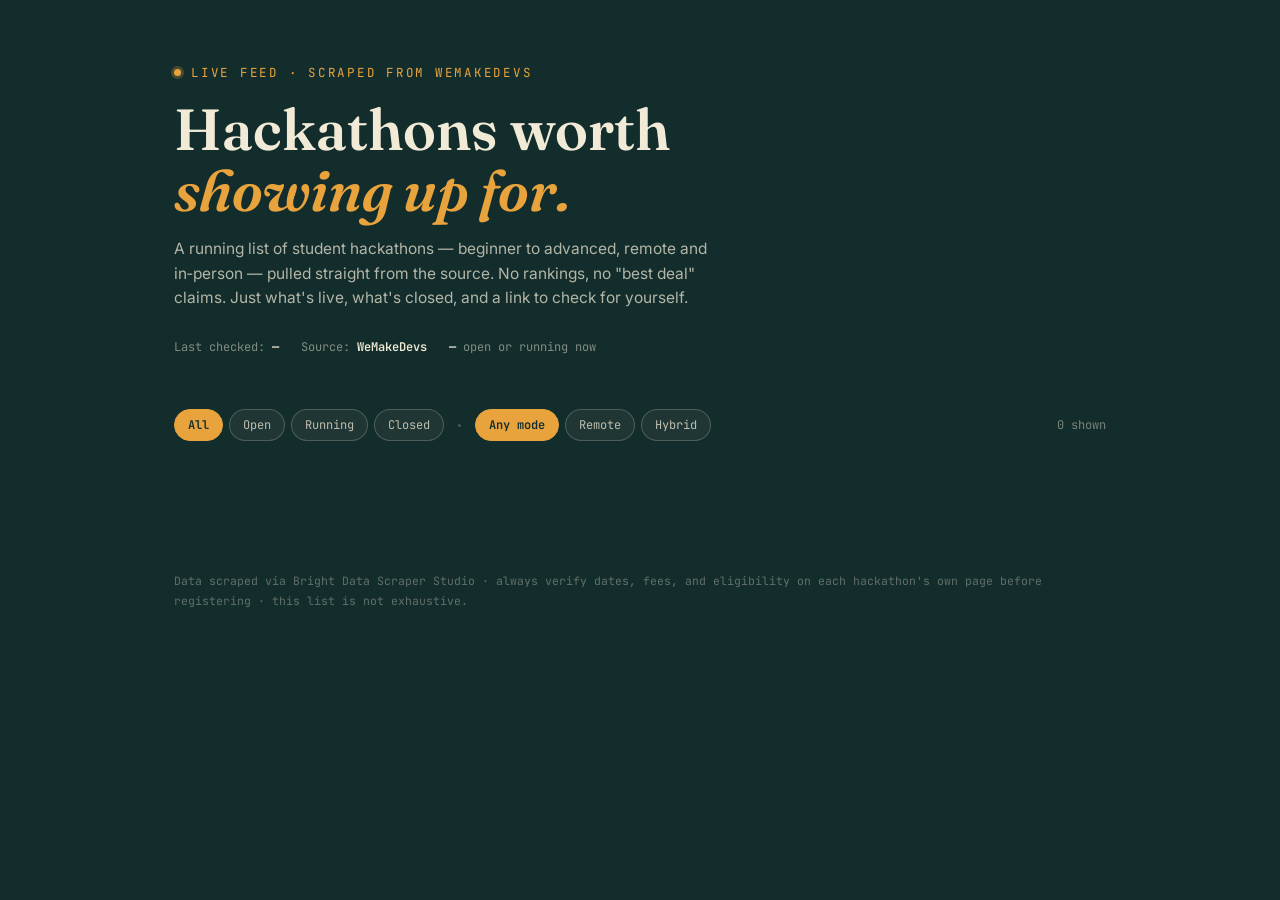
==== index_template.html @ ce8be812 "Day1: WeMakeDevs Scraper + Parser + Working Frontend" ====
<!DOCTYPE html>
<html lang="en">
<head>
<meta charset="UTF-8">
<meta name="viewport" content="width=device-width, initial-scale=1.0">
<title>Hack Feed — Student Hackathon Finder</title>
<link rel="preconnect" href="https://fonts.googleapis.com">
<link href="https://fonts.googleapis.com/css2?family=Fraunces:opsz,wght@9..144,500;9..144,600;9..144,700&family=Inter:wght@400;500;600;700&family=JetBrains+Mono:wght@400;500;600&display=swap" rel="stylesheet">
<link rel="stylesheet" href="styles.css">
</head>
<body>

<div class="hero">
  <div class="eyebrow">Live feed &middot; scraped from WeMakeDevs</div>
  <h1>Hackathons worth<br><em>showing up for.</em></h1>
  <p>A running list of student hackathons — beginner to advanced, remote and in‑person — pulled straight from the source. No rankings, no "best deal" claims. Just what's live, what's closed, and a link to check for yourself.</p>
  <div class="meta-strip">
    <span>Last checked: <b id="last-checked-date">—</b></span>
    <span>Source: <b>WeMakeDevs</b></span>
    <span><b id="open-total">—</b> open or running now</span>
  </div>
</div>

<div class="controls">
  <div class="filter-row" id="filter-row">
    <div class="filter-group" data-filter="status">
      <button class="chip active" data-value="all">All</button>
      <button class="chip" data-value="open">Open</button>
      <button class="chip" data-value="running">Running</button>
      <button class="chip" data-value="closed">Closed</button>
    </div>
    <div class="divider-dot"></div>
    <div class="filter-group" data-filter="mode">
      <button class="chip active" data-value="all">Any mode</button>
      <button class="chip" data-value="remote">Remote</button>
      <button class="chip" data-value="hybrid">Hybrid</button>
    </div>
    <span class="count-label"><span id="result-count">0</span> shown</span>
  </div>
</div>

<div class="grid" id="grid"></div>
<div class="empty-state" id="empty-state" style="display:none;">No hackathons match these filters right now — try widening them.</div>

<footer>
  Data scraped via Bright Data Scraper Studio · always verify dates, fees, and eligibility on each hackathon's own page before registering · this list is not exhaustive.
</footer>

<script>
const DATA = __HACKATHON_DATA__;

const state = { status: 'all', mode: 'all' };

function formatSource(h){
  return h.source || 'Unknown';
}

function render(){
  const grid = document.getElementById('grid');
  const emptyState = document.getElementById('empty-state');
  grid.innerHTML = '';

  const filtered = DATA.filter(h => {
    if (state.status !== 'all' && h.status !== state.status) return false;
    if (state.mode !== 'all'){
      const m = (h.modes || '').toLowerCase();
      if (state.mode === 'remote' && m !== 'remote') return false;
      if (state.mode === 'hybrid' && m !== 'hybrid') return false;
    }
    return true;
  });

  document.getElementById('result-count').textContent = filtered.length;
  emptyState.style.display = filtered.length === 0 ? 'block' : 'none';

  filtered.forEach(h => {
    const card = document.createElement('div');
    card.className = 'card';

    const desc = h.description && h.description.trim()
      ? h.description.trim()
      : 'No description scraped for this one yet — check the official page for details.';

    card.innerHTML = `
      <div class="card-top">
        <h3>${escapeHtml(h.title)}</h3>
        <span class="status-tag ${h.status}">${h.status}</span>
      </div>
      <p class="card-desc">${escapeHtml(truncate(desc, 130))}</p>
      <div class="receipt">
        <div class="receipt-row"><span>dates</span><span>${escapeHtml(h.event_dates || '—')}</span></div>
        <div class="receipt-row"><span>mode</span><span>${escapeHtml(h.modes || h.location || '—')}</span></div>
        <div class="receipt-row"><span>source</span><span>${escapeHtml(formatSource(h))}</span></div>
      </div>
      <div class="card-footer">
        <span class="prize">${escapeHtml(truncate(h.prize_amount || '', 40))}</span>
        <a class="view-link" href="${h.hackathon_page_url}" target="_blank" rel="noopener">
          ${h.status === 'open' ? 'View & register →' : h.status === 'running' ? 'View — happening now →' : 'View page →'}
        </a>
      </div>
    `;
    grid.appendChild(card);
  });
}

function truncate(str, n){
  return str.length > n ? str.slice(0, n - 1).trim() + '…' : str;
}
function escapeHtml(str){
  const d = document.createElement('div');
  d.textContent = str;
  return d.innerHTML;
}

document.getElementById('filter-row').addEventListener('click', (e) => {
  const btn = e.target.closest('.chip');
  if (!btn) return;
  const group = btn.closest('.filter-group');
  const key = group.getAttribute('data-filter');
  state[key] = btn.getAttribute('data-value');
  group.querySelectorAll('.chip').forEach(c => c.classList.remove('active'));
  btn.classList.add('active');
  render();
});

// Header stats
document.getElementById('last-checked-date').textContent = '__LAST_CHECKED__';
document.getElementById('open-total').textContent = DATA.filter(h => h.status === 'open' || h.status === 'running').length;

render();
</script>
</body>
</html>
---- styles.css ----
:root {
  --ink: #132d2c;
  --ink-soft: #294845;
  --paper: #f1ead6;
  --paper-dim: #e7dec6;
  --amber: #e8a33d;
  --amber-deep: #c97f1f;
  --green-open: #3f7d57;
  --red-closed: #a8543f;
  --line: rgba(19, 45, 44, 0.14);
  --radius: 14px;
}
* {
  box-sizing: border-box;
}
html,
body {
  margin: 0;
  padding: 0;
}
body {
  background: var(--ink);
  color: var(--paper);
  font-family: "Inter", sans-serif;
  min-height: 100vh;
}
a {
  color: inherit;
}

/* ---------- Hero ---------- */
.hero {
  padding: 64px 24px 40px;
  max-width: 980px;
  margin: 0 auto;
  text-align: left;
}
.eyebrow {
  font-family: "JetBrains Mono", monospace;
  font-size: 12.5px;
  letter-spacing: 0.14em;
  text-transform: uppercase;
  color: var(--amber);
  display: flex;
  align-items: center;
  gap: 10px;
  margin-bottom: 18px;
}
.eyebrow::before {
  content: "";
  width: 7px;
  height: 7px;
  border-radius: 50%;
  background: var(--amber);
  box-shadow: 0 0 0 3px rgba(232, 163, 61, 0.25);
}
h1 {
  font-family: "Fraunces", serif;
  font-weight: 600;
  font-size: clamp(34px, 5.2vw, 58px);
  line-height: 1.05;
  margin: 0 0 16px;
  color: var(--paper);
}
h1 em {
  font-style: italic;
  color: var(--amber);
}
.hero p {
  font-size: 15.5px;
  line-height: 1.6;
  color: rgba(241, 234, 214, 0.72);
  max-width: 560px;
  margin: 0 0 0;
}
.meta-strip {
  margin-top: 28px;
  font-family: "JetBrains Mono", monospace;
  font-size: 12px;
  color: rgba(241, 234, 214, 0.5);
  display: flex;
  gap: 22px;
  flex-wrap: wrap;
}
.meta-strip span b {
  color: var(--paper);
  font-weight: 600;
}

/* ---------- Controls ---------- */
.controls {
  max-width: 980px;
  margin: 0 auto;
  padding: 0 24px 20px;
  position: sticky;
  top: 0;
  background: linear-gradient(var(--ink) 78%, transparent);
  padding-top: 14px;
  z-index: 5;
}
.filter-row {
  display: flex;
  flex-wrap: wrap;
  gap: 10px;
  align-items: center;
}
.filter-group {
  display: flex;
  gap: 6px;
  flex-wrap: wrap;
}
.chip {
  font-family: "JetBrains Mono", monospace;
  font-size: 12px;
  padding: 7px 13px;
  border-radius: 999px;
  border: 1px solid rgba(241, 234, 214, 0.22);
  background: rgba(241, 234, 214, 0.05);
  color: rgba(241, 234, 214, 0.75);
  cursor: pointer;
  transition: all 0.15s ease;
  user-select: none;
}
.chip:hover {
  border-color: rgba(241, 234, 214, 0.45);
  color: var(--paper);
}
.chip.active {
  background: var(--amber);
  border-color: var(--amber);
  color: var(--ink);
  font-weight: 600;
}
.divider-dot {
  width: 3px;
  height: 3px;
  border-radius: 50%;
  background: rgba(241, 234, 214, 0.25);
  margin: 0 4px;
}
.count-label {
  margin-left: auto;
  font-family: "JetBrains Mono", monospace;
  font-size: 12px;
  color: rgba(241, 234, 214, 0.45);
  white-space: nowrap;
}

/* ---------- Grid ---------- */
.grid {
  max-width: 980px;
  margin: 0 auto;
  padding: 20px 24px 90px;
  display: grid;
  grid-template-columns: repeat(auto-fill, minmax(300px, 1fr));
  gap: 16px;
}
.card {
  background: var(--paper);
  color: var(--ink);
  border-radius: var(--radius);
  padding: 20px 20px 18px;
  display: flex;
  flex-direction: column;
  gap: 10px;
  position: relative;
  border: 1px solid transparent;
  transition:
    transform 0.15s ease,
    box-shadow 0.15s ease;
}
.card:hover {
  transform: translateY(-3px);
  box-shadow: 0 14px 28px rgba(0, 0, 0, 0.28);
}
.card-top {
  display: flex;
  justify-content: space-between;
  align-items: flex-start;
  gap: 10px;
}
.card h3 {
  font-family: "Fraunces", serif;
  font-weight: 600;
  font-size: 19px;
  line-height: 1.25;
  margin: 0;
}
.status-tag {
  font-family: "JetBrains Mono", monospace;
  font-size: 10.5px;
  letter-spacing: 0.06em;
  text-transform: uppercase;
  padding: 3px 9px;
  border-radius: 999px;
  white-space: nowrap;
  flex-shrink: 0;
  margin-top: 2px;
}
.status-tag.open {
  background: rgba(63, 125, 87, 0.14);
  color: var(--green-open);
}
.status-tag.closed {
  background: rgba(168, 84, 63, 0.12);
  color: var(--red-closed);
}
.status-tag.running {
  background: rgba(232, 163, 61, 0.16);
  color: var(--amber-deep);
  display: flex;
  align-items: center;
  gap: 5px;
}
.status-tag.running::before {
  content: "";
  width: 5px;
  height: 5px;
  border-radius: 50%;
  background: var(--amber-deep);
  animation: pulse 1.6s infinite ease-in-out;
}
@keyframes pulse {
  0%,
  100% {
    opacity: 1;
  }
  50% {
    opacity: 0.35;
  }
}
@media (prefers-reduced-motion: reduce) {
  .status-tag.running::before {
    animation: none;
  }
}

.card-desc {
  font-size: 13px;
  line-height: 1.55;
  color: var(--ink-soft);
  opacity: 0.85;
}

.receipt {
  font-family: "JetBrains Mono", monospace;
  font-size: 11.5px;
  color: var(--ink-soft);
  background: rgba(19, 45, 44, 0.05);
  border: 1px dashed rgba(19, 45, 44, 0.18);
  border-radius: 8px;
  padding: 9px 11px;
  display: flex;
  flex-direction: column;
  gap: 4px;
  margin-top: 2px;
}
.receipt-row {
  display: flex;
  justify-content: space-between;
  gap: 8px;
}
.receipt-row span:first-child {
  opacity: 0.55;
}
.receipt-row span:last-child {
  font-weight: 600;
  text-align: right;
}

.card-footer {
  margin-top: 4px;
  display: flex;
  justify-content: space-between;
  align-items: center;
  gap: 8px;
}
.prize {
  font-size: 12.5px;
  font-weight: 600;
  color: var(--amber-deep);
}
.view-link {
  font-family: "JetBrains Mono", monospace;
  font-size: 12px;
  text-decoration: none;
  color: var(--ink);
  border-bottom: 1px solid var(--ink);
  padding-bottom: 1px;
  white-space: nowrap;
}
.view-link:hover {
  color: var(--amber-deep);
  border-color: var(--amber-deep);
}

.empty-state {
  max-width: 980px;
  margin: 40px auto;
  padding: 40px 24px;
  text-align: center;
  font-family: "JetBrains Mono", monospace;
  font-size: 13px;
  color: rgba(241, 234, 214, 0.45);
}

footer {
  max-width: 980px;
  margin: 0 auto;
  padding: 0 24px 60px;
  font-family: "JetBrains Mono", monospace;
  font-size: 11.5px;
  color: rgba(241, 234, 214, 0.35);
  line-height: 1.7;
}

@media (max-width: 560px) {
  .hero {
    padding: 44px 18px 28px;
  }
  .controls {
    padding: 12px 18px 16px;
  }
  .grid {
    padding: 16px 18px 70px;
    grid-template-columns: 1fr;
  }
  .count-label {
    margin-left: 0;
    width: 100%;
  }
}
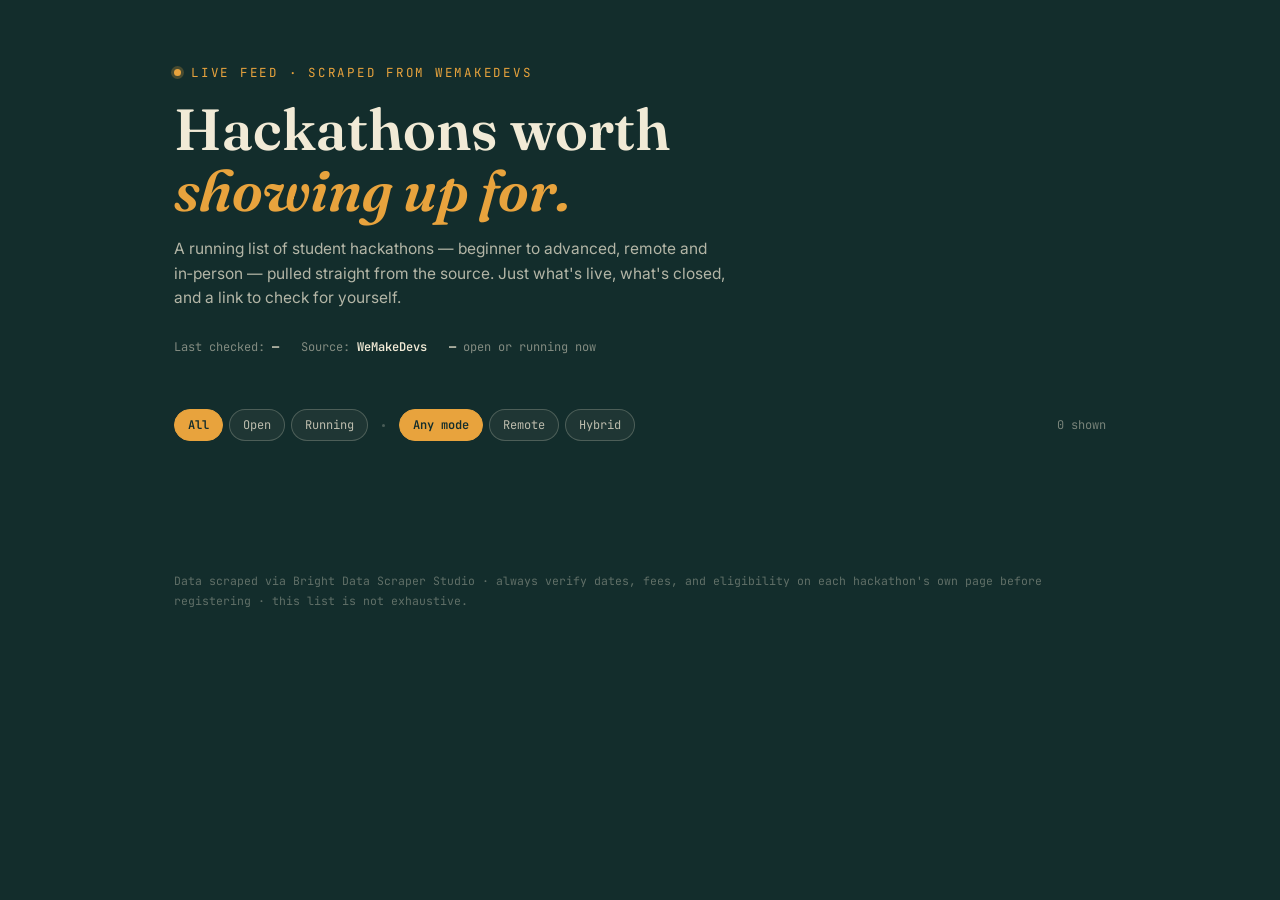
==== commit a9a2d70c: "Seperated files, changed some layout and scraped devpost" ====
--- a/index_template.html
+++ b/index_template.html
@@ -1,133 +1,60 @@
-<!DOCTYPE html>
+<!doctype html>
 <html lang="en">
-<head>
-<meta charset="UTF-8">
-<meta name="viewport" content="width=device-width, initial-scale=1.0">
-<title>Hack Feed — Student Hackathon Finder</title>
-<link rel="preconnect" href="https://fonts.googleapis.com">
-<link href="https://fonts.googleapis.com/css2?family=Fraunces:opsz,wght@9..144,500;9..144,600;9..144,700&family=Inter:wght@400;500;600;700&family=JetBrains+Mono:wght@400;500;600&display=swap" rel="stylesheet">
-<link rel="stylesheet" href="styles.css">
-</head>
-<body>
+  <head>
+    <meta charset="UTF-8" />
+    <meta name="viewport" content="width=device-width, initial-scale=1.0" />
+    <title>Hack Feed — Student Hackathon Finder</title>
+    <link rel="preconnect" href="https://fonts.googleapis.com" />
+    <link
+      href="https://fonts.googleapis.com/css2?family=Fraunces:opsz,wght@9..144,500;9..144,600;9..144,700&family=Inter:wght@400;500;600;700&family=JetBrains+Mono:wght@400;500;600&display=swap"
+      rel="stylesheet"
+    />
+    <link rel="stylesheet" href="styles.css" />
+  </head>
+  <body>
+    <div class="hero">
+      <div class="eyebrow">Live feed &middot; scraped from WeMakeDevs</div>
+      <h1>Hackathons worth<br /><em>showing up for.</em></h1>
+      <p>
+        A running list of student hackathons — beginner to advanced, remote and
+        in‑person — pulled straight from the source. Just what's live, what's closed, and a link to check for
+        yourself.
+      </p>
+      <div class="meta-strip">
+        <span>Last checked: <b id="last-checked-date">—</b></span>
+        <span>Source: <b>WeMakeDevs</b></span>
+        <span><b id="open-total">—</b> open or running now</span>
+      </div>
+    </div>
 
-<div class="hero">
-  <div class="eyebrow">Live feed &middot; scraped from WeMakeDevs</div>
-  <h1>Hackathons worth<br><em>showing up for.</em></h1>
-  <p>A running list of student hackathons — beginner to advanced, remote and in‑person — pulled straight from the source. No rankings, no "best deal" claims. Just what's live, what's closed, and a link to check for yourself.</p>
-  <div class="meta-strip">
-    <span>Last checked: <b id="last-checked-date">—</b></span>
-    <span>Source: <b>WeMakeDevs</b></span>
-    <span><b id="open-total">—</b> open or running now</span>
-  </div>
-</div>
+    <div class="controls">
+      <div class="filter-row" id="filter-row">
+        <div class="filter-group" data-filter="status">
+          <button class="chip active" data-value="all">All</button>
+          <button class="chip" data-value="open">Open</button>
+          <button class="chip" data-value="running">Running</button>
+        </div>
+        <div class="divider-dot"></div>
+        <div class="filter-group" data-filter="mode">
+          <button class="chip active" data-value="all">Any mode</button>
+          <button class="chip" data-value="remote">Remote</button>
+          <button class="chip" data-value="hybrid">Hybrid</button>
+        </div>
+        <span class="count-label"><span id="result-count">0</span> shown</span>
+      </div>
+    </div>
 
-<div class="controls">
-  <div class="filter-row" id="filter-row">
-    <div class="filter-group" data-filter="status">
-      <button class="chip active" data-value="all">All</button>
-      <button class="chip" data-value="open">Open</button>
-      <button class="chip" data-value="running">Running</button>
-      <button class="chip" data-value="closed">Closed</button>
+    <div class="grid" id="grid"></div>
+    <div class="empty-state" id="empty-state">
+      No hackathons match these filters right now — try widening them.
     </div>
-    <div class="divider-dot"></div>
-    <div class="filter-group" data-filter="mode">
-      <button class="chip active" data-value="all">Any mode</button>
-      <button class="chip" data-value="remote">Remote</button>
-      <button class="chip" data-value="hybrid">Hybrid</button>
-    </div>
-    <span class="count-label"><span id="result-count">0</span> shown</span>
-  </div>
-</div>
 
-<div class="grid" id="grid"></div>
-<div class="empty-state" id="empty-state" style="display:none;">No hackathons match these filters right now — try widening them.</div>
+    <footer>
+      Data scraped via Bright Data Scraper Studio · always verify dates, fees,
+      and eligibility on each hackathon's own page before registering · this
+      list is not exhaustive.
+    </footer>
 
-<footer>
-  Data scraped via Bright Data Scraper Studio · always verify dates, fees, and eligibility on each hackathon's own page before registering · this list is not exhaustive.
-</footer>
-
-<script>
-const DATA = __HACKATHON_DATA__;
-
-const state = { status: 'all', mode: 'all' };
-
-function formatSource(h){
-  return h.source || 'Unknown';
-}
-
-function render(){
-  const grid = document.getElementById('grid');
-  const emptyState = document.getElementById('empty-state');
-  grid.innerHTML = '';
-
-  const filtered = DATA.filter(h => {
-    if (state.status !== 'all' && h.status !== state.status) return false;
-    if (state.mode !== 'all'){
-      const m = (h.modes || '').toLowerCase();
-      if (state.mode === 'remote' && m !== 'remote') return false;
-      if (state.mode === 'hybrid' && m !== 'hybrid') return false;
-    }
-    return true;
-  });
-
-  document.getElementById('result-count').textContent = filtered.length;
-  emptyState.style.display = filtered.length === 0 ? 'block' : 'none';
-
-  filtered.forEach(h => {
-    const card = document.createElement('div');
-    card.className = 'card';
-
-    const desc = h.description && h.description.trim()
-      ? h.description.trim()
-      : 'No description scraped for this one yet — check the official page for details.';
-
-    card.innerHTML = `
-      <div class="card-top">
-        <h3>${escapeHtml(h.title)}</h3>
-        <span class="status-tag ${h.status}">${h.status}</span>
-      </div>
-      <p class="card-desc">${escapeHtml(truncate(desc, 130))}</p>
-      <div class="receipt">
-        <div class="receipt-row"><span>dates</span><span>${escapeHtml(h.event_dates || '—')}</span></div>
-        <div class="receipt-row"><span>mode</span><span>${escapeHtml(h.modes || h.location || '—')}</span></div>
-        <div class="receipt-row"><span>source</span><span>${escapeHtml(formatSource(h))}</span></div>
-      </div>
-      <div class="card-footer">
-        <span class="prize">${escapeHtml(truncate(h.prize_amount || '', 40))}</span>
-        <a class="view-link" href="${h.hackathon_page_url}" target="_blank" rel="noopener">
-          ${h.status === 'open' ? 'View & register →' : h.status === 'running' ? 'View — happening now →' : 'View page →'}
-        </a>
-      </div>
-    `;
-    grid.appendChild(card);
-  });
-}
-
-function truncate(str, n){
-  return str.length > n ? str.slice(0, n - 1).trim() + '…' : str;
-}
-function escapeHtml(str){
-  const d = document.createElement('div');
-  d.textContent = str;
-  return d.innerHTML;
-}
-
-document.getElementById('filter-row').addEventListener('click', (e) => {
-  const btn = e.target.closest('.chip');
-  if (!btn) return;
-  const group = btn.closest('.filter-group');
-  const key = group.getAttribute('data-filter');
-  state[key] = btn.getAttribute('data-value');
-  group.querySelectorAll('.chip').forEach(c => c.classList.remove('active'));
-  btn.classList.add('active');
-  render();
-});
-
-// Header stats
-document.getElementById('last-checked-date').textContent = '__LAST_CHECKED__';
-document.getElementById('open-total').textContent = DATA.filter(h => h.status === 'open' || h.status === 'running').length;
-
-render();
-</script>
-</body>
+    <script src="script_template.js"></script>
+  </body>
 </html>
--- a/styles.css
+++ b/styles.css
@@ -295,6 +295,7 @@
 }
 
 .empty-state {
+  display: none;
   max-width: 980px;
   margin: 40px auto;
   padding: 40px 24px;
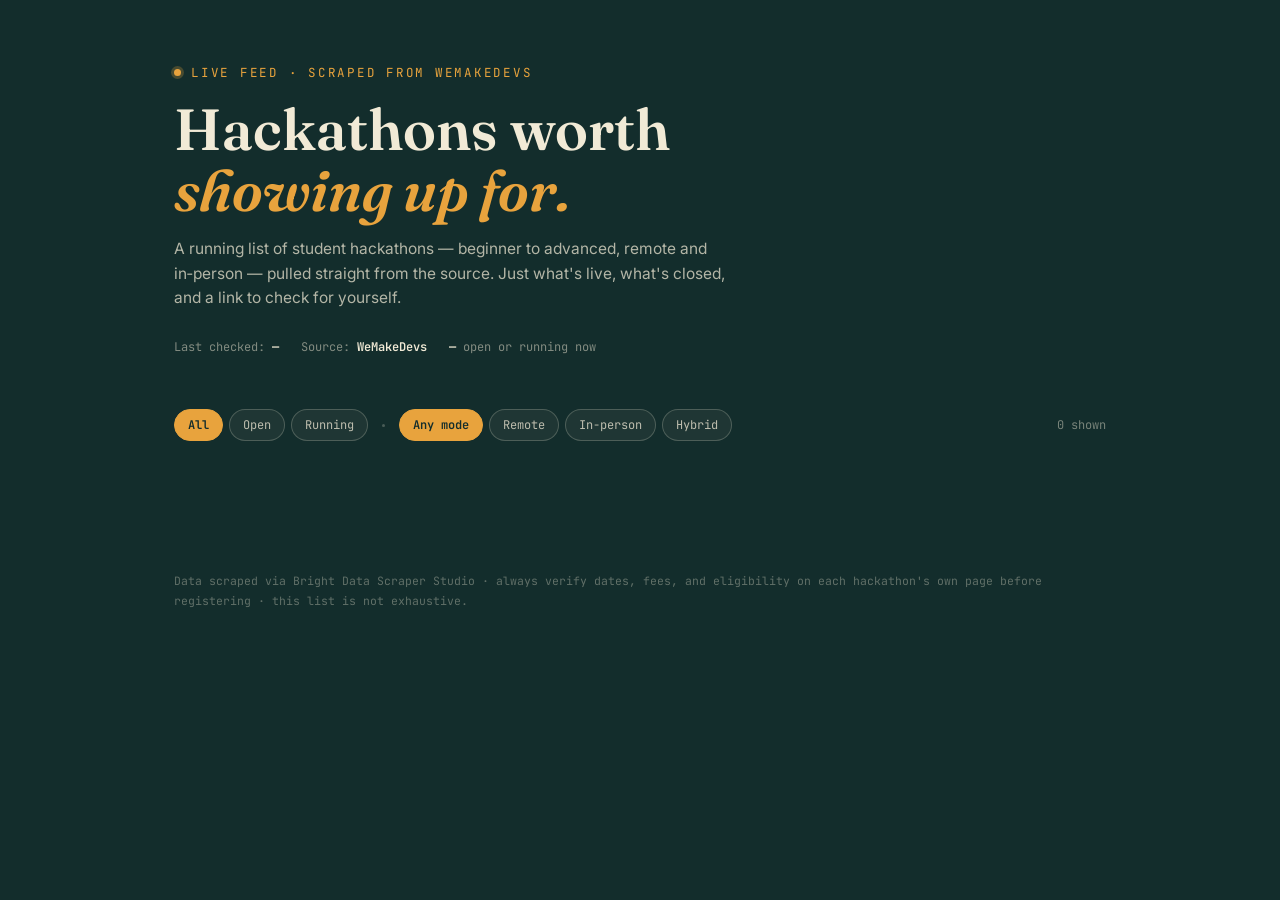
==== commit 0291372e: "added file that will update website daily + polished the website a little" ====
--- a/index_template.html
+++ b/index_template.html
@@ -38,6 +38,7 @@
         <div class="filter-group" data-filter="mode">
           <button class="chip active" data-value="all">Any mode</button>
           <button class="chip" data-value="remote">Remote</button>
+          <button class="chip" data-value="in-person">In-person</button>
           <button class="chip" data-value="hybrid">Hybrid</button>
         </div>
         <span class="count-label"><span id="result-count">0</span> shown</span>
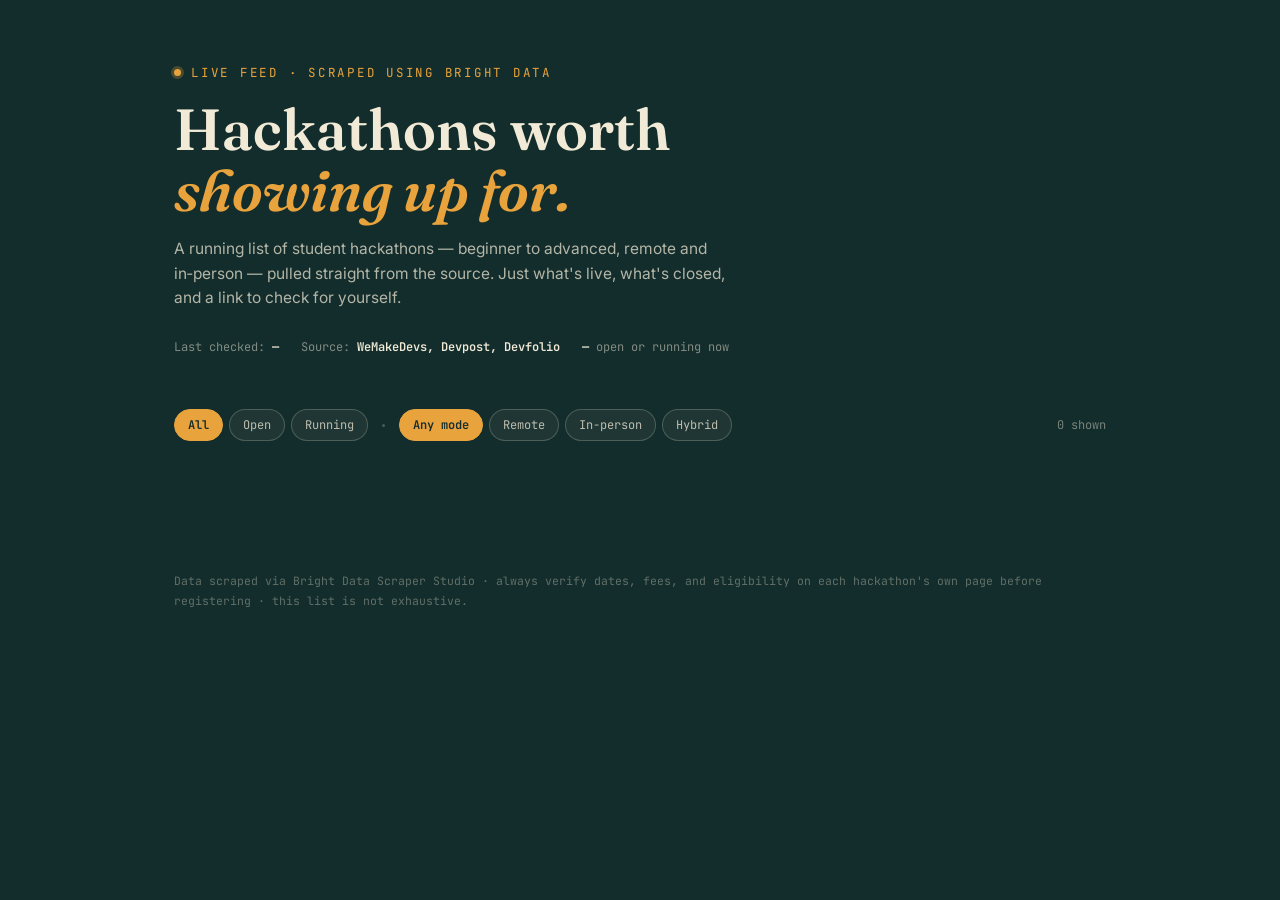
==== commit dbc78f1e: "polished the webpage again" ====
--- a/index_template.html
+++ b/index_template.html
@@ -13,7 +13,7 @@
   </head>
   <body>
     <div class="hero">
-      <div class="eyebrow">Live feed &middot; scraped from WeMakeDevs</div>
+      <div class="eyebrow">Live feed &middot; scraped using Bright Data</div>
       <h1>Hackathons worth<br /><em>showing up for.</em></h1>
       <p>
         A running list of student hackathons — beginner to advanced, remote and
@@ -22,7 +22,7 @@
       </p>
       <div class="meta-strip">
         <span>Last checked: <b id="last-checked-date">—</b></span>
-        <span>Source: <b>WeMakeDevs</b></span>
+        <span>Source: <b>WeMakeDevs, Devpost, Devfolio</b></span>
         <span><b id="open-total">—</b> open or running now</span>
       </div>
     </div>
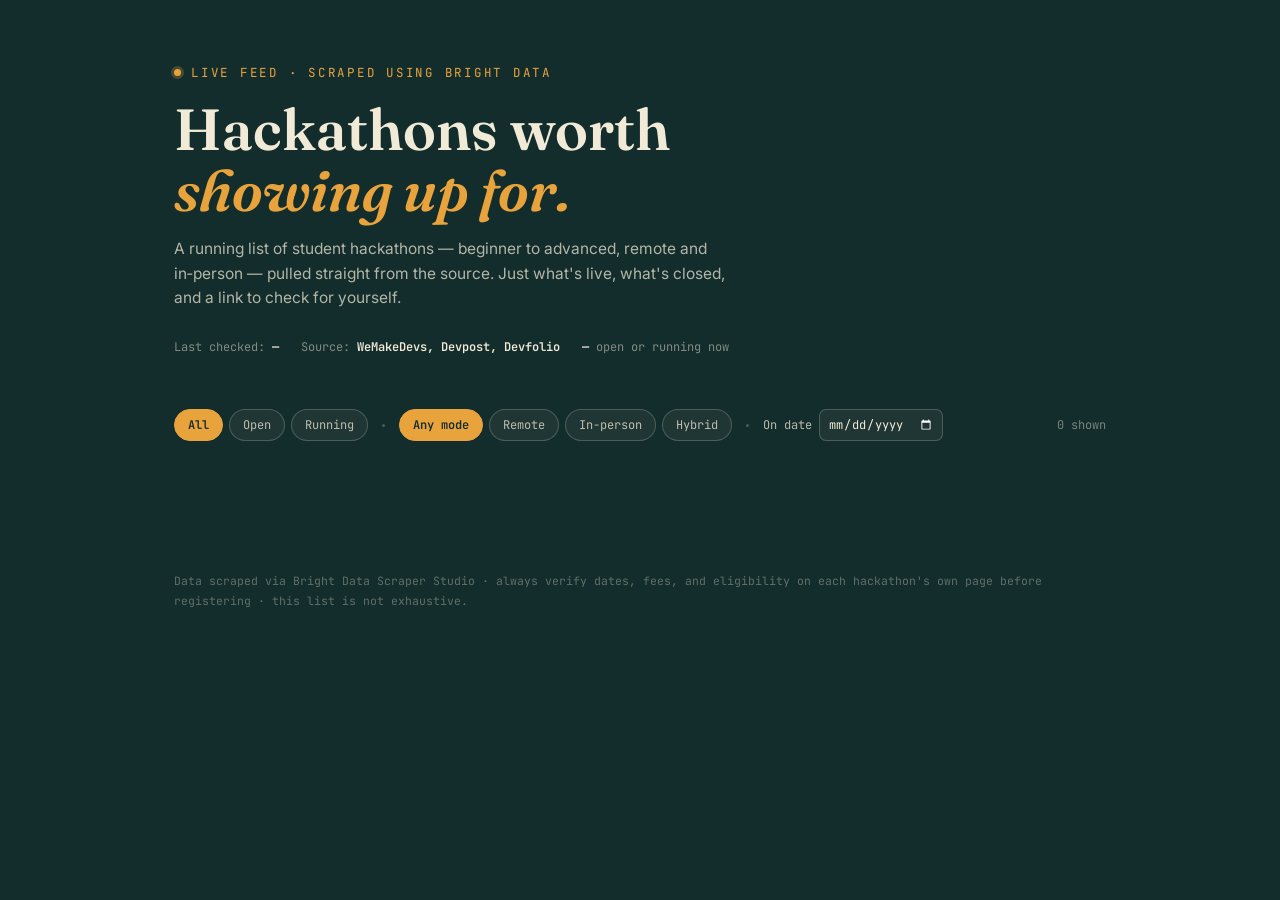
==== commit fc6cffdf: "Add date filter for hackathon events" ====
--- a/index_template.html
+++ b/index_template.html
@@ -41,6 +41,12 @@
           <button class="chip" data-value="in-person">In-person</button>
           <button class="chip" data-value="hybrid">Hybrid</button>
         </div>
+        <div class="divider-dot"></div>
+        <label class="date-filter" for="event-date">
+          <span>On date</span>
+          <input id="event-date" type="date" />
+          <button class="clear-date" id="clear-date" type="button" hidden>Clear</button>
+        </label>
         <span class="count-label"><span id="result-count">0</span> shown</span>
       </div>
     </div>
--- a/styles.css
+++ b/styles.css
@@ -138,6 +138,40 @@
   background: rgba(241, 234, 214, 0.25);
   margin: 0 4px;
 }
+.date-filter {
+  display: flex;
+  align-items: center;
+  gap: 7px;
+  font-family: "JetBrains Mono", monospace;
+  font-size: 12px;
+  color: rgba(241, 234, 214, 0.75);
+}
+.date-filter input {
+  min-height: 32px;
+  padding: 5px 8px;
+  border: 1px solid rgba(241, 234, 214, 0.22);
+  border-radius: 7px;
+  background: rgba(241, 234, 214, 0.05);
+  color: var(--paper);
+  color-scheme: dark;
+  font: inherit;
+  cursor: pointer;
+}
+.date-filter input:focus {
+  outline: 2px solid var(--amber);
+  outline-offset: 2px;
+}
+.clear-date {
+  padding: 0;
+  border: 0;
+  background: transparent;
+  color: var(--amber);
+  font: inherit;
+  cursor: pointer;
+}
+.clear-date:hover {
+  color: var(--paper);
+}
 .count-label {
   margin-left: auto;
   font-family: "JetBrains Mono", monospace;
@@ -330,4 +364,7 @@
     margin-left: 0;
     width: 100%;
   }
-}
+  .date-filter {
+    width: 100%;
+  }
+}
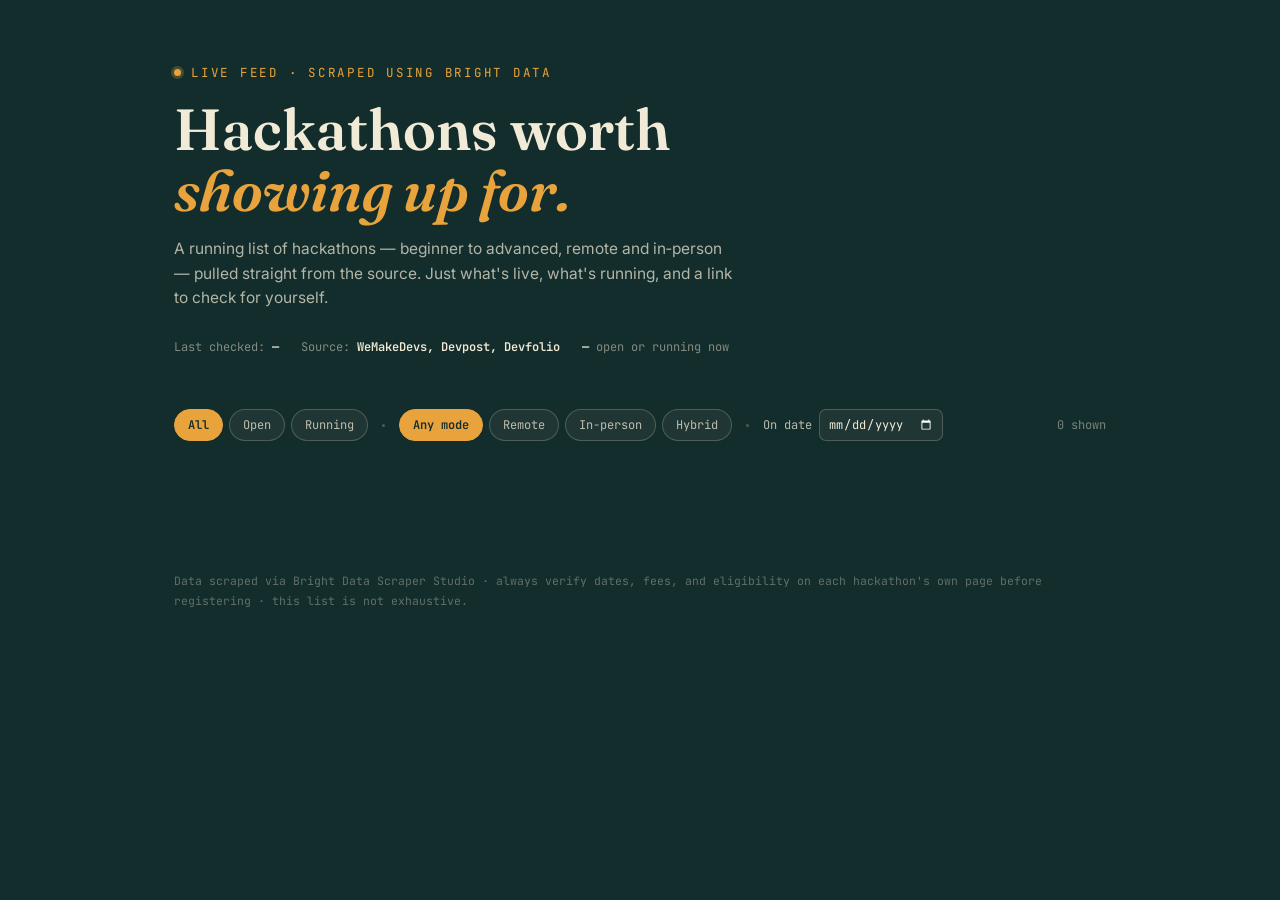
==== commit 6315f761: "Frontpage edited" ====
--- a/index_template.html
+++ b/index_template.html
@@ -16,8 +16,8 @@
       <div class="eyebrow">Live feed &middot; scraped using Bright Data</div>
       <h1>Hackathons worth<br /><em>showing up for.</em></h1>
       <p>
-        A running list of student hackathons — beginner to advanced, remote and
-        in‑person — pulled straight from the source. Just what's live, what's closed, and a link to check for
+        A running list of hackathons — beginner to advanced, remote and
+        in‑person — pulled straight from the source. Just what's live, what's running, and a link to check for
         yourself.
       </p>
       <div class="meta-strip">
